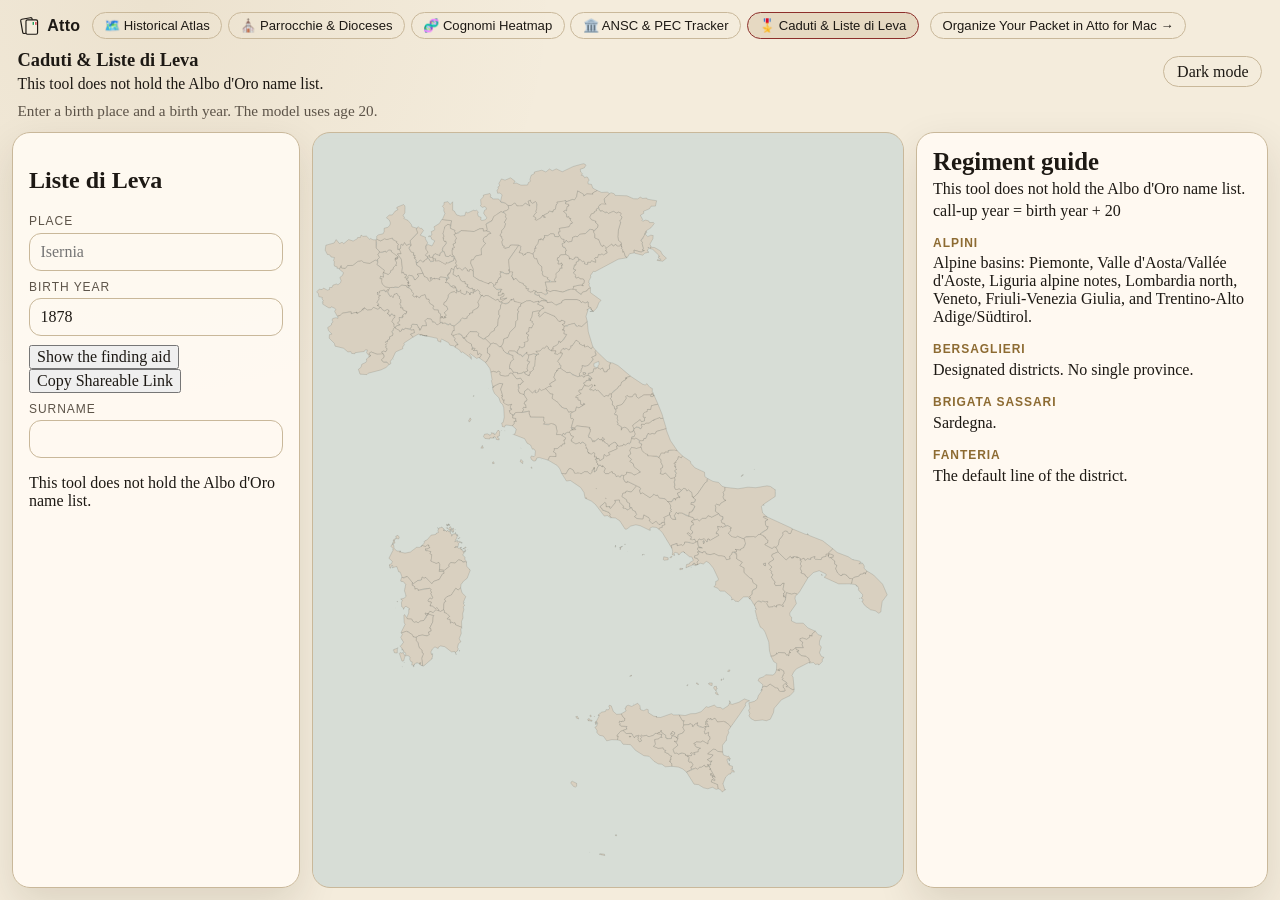
==== web-caduti/index.html @ a370bea9 "Add the genealogy suite, rail layer, and cadastre guide. Four static tools cover parishes, surnames," ====
<!DOCTYPE html>
<html lang="en">
<head>
  <meta charset="utf-8">
  <meta name="viewport" content="width=device-width, initial-scale=1">
  <title>Caduti &amp; Liste di Leva | Atto</title>
  <meta name="description" content="A finding aid for liste di leva and a regiment geography guide. This tool does not hold the Albo d'Oro name list.">
  <link rel="stylesheet" href="css/style.css">
</head>
<body>
  <header class="top">
    <div class="suite-bar">
      <a class="brand" href="https://youratto.com">
        <svg class="mark" viewBox="0 0 32 32" aria-hidden="true">
          <rect x="5" y="6" width="16" height="20" rx="2" fill="none" stroke="currentColor" stroke-width="1.6" transform="rotate(-10 13 16)"/>
          <rect x="11" y="8" width="16" height="20" rx="2" fill="var(--parchment)" stroke="currentColor" stroke-width="1.6"/>
          <rect x="20.2" y="11" width="1.8" height="4" fill="#009246"/>
          <rect x="22" y="11" width="1.8" height="4" fill="#fff"/>
          <rect x="23.8" y="11" width="1.8" height="4" fill="#CE2B37"/>
        </svg>
        <span>Atto</span>
      </a>
      <nav class="suite-pills" aria-label="Atto genealogy suite">
        <a class="pill" href="../web/">🗺️ Historical Atlas</a>
        <a class="pill" href="../web-parrocchie/">⛪ Parrocchie &amp; Dioceses</a>
        <a class="pill" href="../web-cognomi/">🧬 Cognomi Heatmap</a>
        <a class="pill" href="../web-ansc/">🏛️ ANSC &amp; PEC Tracker</a>
        <a class="pill" href="../web-caduti/" aria-current="page">🎖️ Caduti &amp; Liste di Leva</a>
      </nav>
      <a class="pill" href="https://youratto.com?utm_source=caduti&amp;utm_medium=header">Organize Your Packet in Atto for Mac →</a>
    </div>
    <div class="title-block">
      <h1 class="atlas-title">Caduti &amp; Liste di Leva</h1>
      <p class="badge">This tool does not hold the Albo d'Oro name list.</p>
    </div>
    <div class="top-actions">
      <button type="button" id="theme-toggle" aria-pressed="false">Dark mode</button>
    </div>
  </header>
  <p id="status" class="banner" role="status">Load this page from the repository.</p>
  <div class="shell">
    <aside class="panel search-panel">
      <form id="leva-form">
        <h2>Liste di Leva</h2>
        <div class="field">
          <label for="place">Place</label>
          <input id="place" name="place" autocomplete="off" placeholder="Isernia">
        </div>
        <div class="field">
          <label for="year">Birth year</label>
          <input id="year" name="year" inputmode="numeric" value="1878">
        </div>
        <button type="submit">Show the finding aid</button>
        <button type="button" id="copy-link">Copy Shareable Link</button>
      </form>
      <form id="albo-form">
        <div class="field">
          <label for="albo-name">Surname</label>
          <input id="albo-name" name="surname" autocomplete="off">
        </div>
        <p id="albo-note">This tool does not hold the Albo d'Oro name list.</p>
      </form>
    </aside>
    <main class="map-wrap">
      <svg id="map" viewBox="0 0 1000 1180" role="img" aria-label="Italy for the call-up district">
        <rect id="sea" x="-40" y="-40" width="1080" height="1260"></rect>
        <g id="provinces"></g>
        <g id="pin"></g>
      </svg>
    </main>
    <aside class="panel card">
      <div id="result"></div>
      <section>
        <h2>Regiment guide</h2>
        <div id="regiments"></div>
      </section>
    </aside>
  </div>
  <p id="boot-error" class="boot-error" hidden></p>
  <script>window.ATLAS_BASE_PATH = window.ATLAS_BASE_PATH || "";</script>
  <script type="module" src="js/app.js"></script>
</body>
</html>
---- web-caduti/css/style.css ----
:root {
  --parchment: #f4ecdc;
  --parchment-deep: #e6d9c2;
  --ink: #1d1914;
  --ink-soft: #5c5348;
  --rule: #c9b89a;
  --sea: #d7ddd6;
  --wax: #8d2f2b;
  --gold: #8d6b32;
  --card: rgba(255, 250, 242, 0.96);
  --shadow: 0 16px 40px rgba(48, 32, 12, 0.12);
  --sans: "Avenir Next", "Segoe UI", sans-serif;
  --serif: "Iowan Old Style", Palatino, "Palatino Linotype", Georgia, serif;
  color-scheme: light;
}

[data-theme="dark"] {
  --parchment: #14120e;
  --parchment-deep: #211c16;
  --ink: #f4ecdc;
  --ink-soft: #cbbfa6;
  --rule: #3a3228;
  --sea: #1a2226;
  --wax: #e07a64;
  --gold: #e0c48a;
  --card: rgba(24, 20, 16, 0.96);
  --shadow: 0 16px 40px rgba(0, 0, 0, 0.4);
  color-scheme: dark;
}

* { box-sizing: border-box; }

html, body {
  margin: 0;
  height: 100%;
  max-width: 100%;
  overflow-x: hidden;
}

body {
  min-height: 100%;
  display: grid;
  grid-template-rows: auto auto 1fr auto;
  background:
    radial-gradient(circle at 12% 0%, rgba(141, 107, 50, 0.08), transparent 28%),
    var(--parchment);
  color: var(--ink);
  font-family: var(--serif);
}

button, input {
  font: inherit;
  color: inherit;
}

.top, .banner, .scrubber, .panel {
  padding-left: 1.1rem;
  padding-right: 1.1rem;
}

.top {
  display: flex;
  flex-wrap: wrap;
  align-items: center;
  gap: 0.7rem 1rem;
  padding-top: 0.75rem;
  padding-bottom: 0.15rem;
}

.suite-bar {
  flex: 1 1 100%;
  display: flex;
  flex-wrap: wrap;
  align-items: center;
  gap: 0.45rem 0.7rem;
  min-width: 0;
}

.suite-pills {
  display: flex;
  flex-wrap: wrap;
  gap: 0.35rem;
  min-width: 0;
}

.suite-pills .pill[aria-current="page"] {
  border-color: var(--wax);
  background: var(--parchment-deep);
}

.brand {
  display: inline-flex;
  align-items: center;
  gap: 0.4rem;
  color: inherit;
  text-decoration: none;
  font-family: var(--sans);
  font-weight: 650;
  letter-spacing: 0.02em;
}

.mark { width: 1.45rem; height: 1.45rem; display: block; }

.title-block { flex: 1 1 18rem; min-width: 14rem; }

.atlas-title {
  margin: 0;
  font-size: 1.15rem;
  font-weight: 600;
  letter-spacing: 0;
}

.presets {
  display: flex;
  flex-wrap: wrap;
  gap: 0.35rem;
  flex: 1 1 100%;
}

.top-actions {
  display: flex;
  flex-wrap: wrap;
  gap: 0.4rem;
  align-items: center;
}

.pill, .presets button {
  border: 1px solid var(--rule);
  background: transparent;
  border-radius: 999px;
  padding: 0.32rem 0.72rem;
  text-decoration: none;
  color: inherit;
  font-family: var(--sans);
  font-size: 0.82rem;
  cursor: pointer;
}

.pill:hover, .presets button:hover { border-color: var(--gold); }

.chronicles-bar { flex: 1 1 100%; }

.chronicles-label {
  margin: 0.1rem 0 0.2rem;
  font-family: var(--sans);
  font-size: 0.72rem;
  letter-spacing: 0.06em;
  text-transform: uppercase;
  color: var(--gold);
}

#ports-toggle, #rail-toggle {
  margin-top: 0.7rem;
  margin-right: 0.35rem;
  border: 1px solid var(--rule);
  background: transparent;
  border-radius: 999px;
  padding: 0.32rem 0.72rem;
  font-family: var(--sans);
  font-size: 0.82rem;
  color: inherit;
  cursor: pointer;
}

#ports-toggle[aria-pressed="true"], #rail-toggle[aria-pressed="true"] { border-color: var(--gold); }

.pill { white-space: normal; max-width: 100%; }

#rail { pointer-events: none; }

.rail-line {
  fill: none;
  stroke: var(--gold);
  stroke-width: 2.4;
  stroke-linecap: round;
  stroke-linejoin: round;
}

.atto-cta {
  margin-top: 1rem;
  padding: 0.75rem 0.85rem;
  border: 1px solid var(--rule);
  border-radius: 14px;
}

.atto-cta p:first-child { margin-top: 0; }

.kicker {
  margin: 0;
  font-family: var(--sans);
  font-size: 0.78rem;
  letter-spacing: 0.16em;
  text-transform: uppercase;
  color: var(--gold);
}

.badge {
  margin: 0.2rem 0 0;
  max-width: 46rem;
  font-size: 0.98rem;
}

.top-actions button, .scrubber button, .route-buttons button {
  border: 1px solid var(--rule);
  background: transparent;
  border-radius: 999px;
  padding: 0.35rem 0.8rem;
  cursor: pointer;
}

.top-actions button[aria-pressed="true"] {
  background: var(--ink);
  color: var(--parchment);
}

.banner {
  margin: 0.45rem 0 0;
  color: var(--ink-soft);
  font-size: 0.95rem;
}

.shell {
  min-height: 0;
  display: grid;
  grid-template-columns: 18rem minmax(0, 1fr) 22rem;
  gap: 0.75rem;
  padding: 0.75rem;
}

.panel {
  background: var(--card);
  border: 1px solid var(--rule);
  border-radius: 18px;
  box-shadow: var(--shadow);
  overflow: auto;
}

.search-panel, .card { padding: 0.9rem 1rem 1rem; }

label, .mesh-note, .legend, .results {
  font-family: var(--sans);
}

.search-panel label {
  display: block;
  font-size: 0.75rem;
  letter-spacing: 0.08em;
  text-transform: uppercase;
  color: var(--ink-soft);
}

#search-input {
  width: 100%;
  margin-top: 0.35rem;
  padding: 0.65rem 0.7rem;
  border-radius: 12px;
  border: 1px solid var(--rule);
  background: transparent;
}

.results {
  list-style: none;
  margin: 0.6rem 0 0;
  padding: 0;
}

.results button {
  width: 100%;
  text-align: left;
  border: 0;
  border-bottom: 1px solid var(--rule);
  background: transparent;
  padding: 0.45rem 0;
  cursor: pointer;
}

.results small { color: var(--ink-soft); }

.legend {
  display: grid;
  gap: 0.28rem;
  margin-top: 1rem;
  font-size: 0.82rem;
}

.legend div {
  display: flex;
  gap: 0.45rem;
  align-items: center;
}

.swatch {
  width: 0.85rem;
  height: 0.85rem;
  border-radius: 2px;
  border: 1px solid rgba(0, 0, 0, 0.2);
  flex: none;
}

.mesh-note {
  color: var(--ink-soft);
  font-size: 0.78rem;
  line-height: 1.4;
}

.map-wrap {
  position: relative;
  min-height: 0;
  border: 1px solid var(--rule);
  border-radius: 18px;
  overflow: hidden;
  background: var(--sea);
}

#map { width: 100%; height: 100%; display: block; }

#sea { fill: var(--sea); }

.province {
  stroke: rgba(29, 25, 20, 0.35);
  stroke-width: 0.6;
  cursor: pointer;
}

[data-theme="dark"] .province { stroke: rgba(244, 236, 220, 0.28); }

.province.is-modern { stroke: var(--ink); stroke-width: 1.6; }
.province.is-historical { stroke: var(--wax); stroke-width: 2; stroke-dasharray: 4 3; }

.arc {
  fill: none;
  stroke: var(--wax);
  stroke-width: 2.4;
  stroke-linecap: round;
  stroke-dasharray: 7 6;
  animation: march 1.1s linear infinite;
}

.arc.is-active { stroke-width: 3.4; }

.pin-dot { fill: var(--wax); stroke: var(--parchment); stroke-width: 1.5; }
.port-dot { fill: var(--gold); stroke: var(--ink); stroke-width: 1.4; cursor: pointer; }
.port-label { font-size: 10px; }
.pin-label {
  font-family: var(--sans);
  font-size: 11px;
  fill: var(--ink);
}

.year-stamp {
  position: absolute;
  top: 0.8rem;
  left: 0.9rem;
  font-size: 2.4rem;
  line-height: 1;
  letter-spacing: -0.04em;
  pointer-events: none;
}

.hover-tip, .route-bar {
  position: absolute;
  background: var(--card);
  border: 1px solid var(--rule);
  border-radius: 12px;
  padding: 0.45rem 0.6rem;
  font-family: var(--sans);
  font-size: 0.82rem;
  box-shadow: var(--shadow);
}

.hover-tip { pointer-events: none; }

.route-bar {
  left: 0.8rem;
  right: 0.8rem;
  bottom: 0.8rem;
}

.route-bar p { margin: 0 0 0.35rem; }

.route-buttons { display: flex; gap: 0.4rem; flex-wrap: wrap; }

#route-stops {
  display: flex;
  gap: 0.5rem;
  overflow: auto;
  margin: 0.45rem 0 0;
  padding: 0;
  list-style: none;
}

#route-stops button {
  border: 1px solid var(--rule);
  background: transparent;
  border-radius: 999px;
  cursor: pointer;
  padding: 0.25rem 0.55rem;
}

#route-stops .is-current button {
  background: var(--wax);
  color: white;
  border-color: var(--wax);
}

.card h2 { margin: 0 0 0.2rem; font-size: 1.55rem; }
.card h3 {
  margin: 1rem 0 0.3rem;
  font-family: var(--sans);
  font-size: 0.75rem;
  letter-spacing: 0.08em;
  text-transform: uppercase;
  color: var(--gold);
}
.card p, .card li { margin: 0.25rem 0; }
.card a { color: var(--wax); }
.card .warn {
  border-left: 3px solid var(--gold);
  padding-left: 0.6rem;
}

.office-box, .parish-box, .catasto-box {
  margin-top: 0.85rem;
  padding: 0.7rem 0.75rem;
  border: 1px solid var(--rule);
  border-radius: 14px;
}

.office-box h3, .parish-box h3, .catasto-box h3 { margin-top: 0; }

.parish-badge {
  margin: 0 0 0.45rem;
  padding: 0.45rem 0.6rem;
  border-left: 3px solid var(--wax);
  font-weight: 650;
}
.timeline { padding-left: 1.1rem; }
.timeline li { margin: 0.35rem 0; }

.scrubber {
  display: grid;
  grid-template-columns: auto auto 1fr auto auto;
  gap: 0.6rem;
  align-items: center;
  padding-top: 0.4rem;
  padding-bottom: 0.7rem;
}

.slider-label { font-family: var(--sans); font-size: 0.85rem; white-space: nowrap; }

#year-slider { width: 100%; accent-color: var(--wax); }

.boot-error {
  margin: 0;
  padding: 0.8rem 1.1rem 1rem;
  color: var(--wax);
}

@keyframes march { to { stroke-dashoffset: -26; } }

@media (prefers-reduced-motion: reduce) {
  .arc { animation: none; }
}

@media (max-width: 980px) {
  body { height: auto; }
  .shell { grid-template-columns: 1fr; }
  .map-wrap { min-height: 70vh; }
  .scrubber { grid-template-columns: auto 1fr auto; }
  #play-years, .slider-label { grid-column: 1 / -1; }
}

@media (max-width: 420px) {
  .top, .suite-bar, .shell, .scrubber { padding-left: 0.55rem; padding-right: 0.55rem; }
  .atlas-title { font-size: 1rem; }
  .pill, .suite-pills .pill { font-size: 0.75rem; }
}

.field { margin: 0.55rem 0; }
.field input {
  width: 100%;
  margin-top: 0.3rem;
  padding: 0.55rem 0.65rem;
  border-radius: 12px;
  border: 1px solid var(--rule);
  background: transparent;
}
.status {
  display: inline-block;
  border: 1px solid var(--gold);
  border-radius: 999px;
  padding: 0.12rem 0.5rem;
  font-family: var(--sans);
  font-size: 0.78rem;
}
.is-madre, .is-seat { border-left: 3px solid var(--wax); padding-left: 0.55rem; }
.dossier-list { padding-left: 1.1rem; }
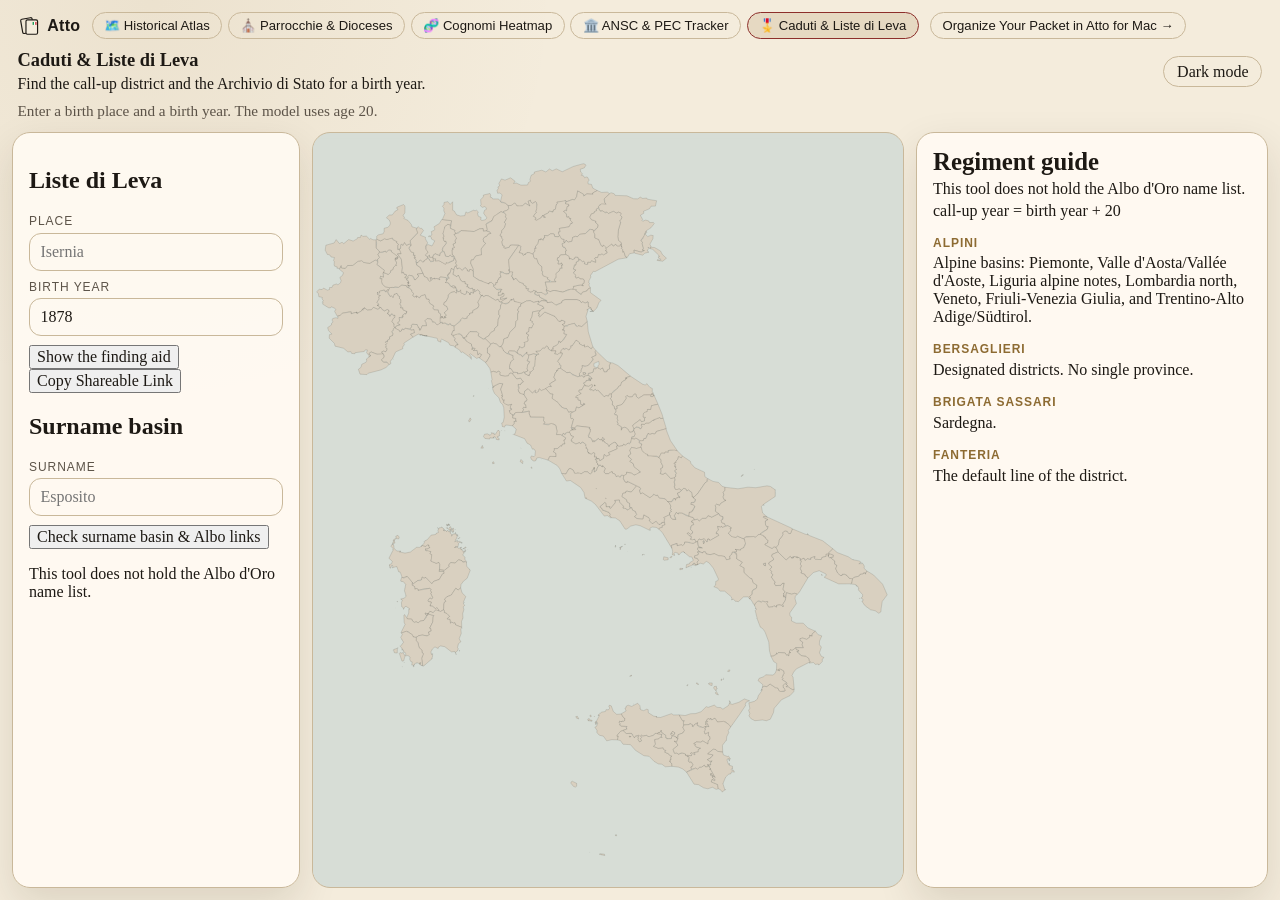
==== commit 5533d76d: "Fix parish search, the cadastre after unification, and the tool openings. Search any comune for a di" ====
--- a/web-caduti/index.html
+++ b/web-caduti/index.html
@@ -31,13 +31,13 @@
     </div>
     <div class="title-block">
       <h1 class="atlas-title">Caduti &amp; Liste di Leva</h1>
-      <p class="badge">This tool does not hold the Albo d'Oro name list.</p>
+      <p class="badge">Find the call-up district and the Archivio di Stato for a birth year.</p>
     </div>
     <div class="top-actions">
       <button type="button" id="theme-toggle" aria-pressed="false">Dark mode</button>
     </div>
   </header>
-  <p id="status" class="banner" role="status">Load this page from the repository.</p>
+  <p id="status" class="banner" role="status">Enter a birth place and a birth year.</p>
   <div class="shell">
     <aside class="panel search-panel">
       <form id="leva-form">
@@ -54,11 +54,14 @@
         <button type="button" id="copy-link">Copy Shareable Link</button>
       </form>
       <form id="albo-form">
+        <h2>Surname basin</h2>
         <div class="field">
           <label for="albo-name">Surname</label>
-          <input id="albo-name" name="surname" autocomplete="off">
+          <input id="albo-name" name="surname" autocomplete="off" placeholder="Esposito">
         </div>
+        <button type="submit">Check surname basin &amp; Albo links</button>
         <p id="albo-note">This tool does not hold the Albo d'Oro name list.</p>
+        <div id="albo-result"></div>
       </form>
     </aside>
     <main class="map-wrap">
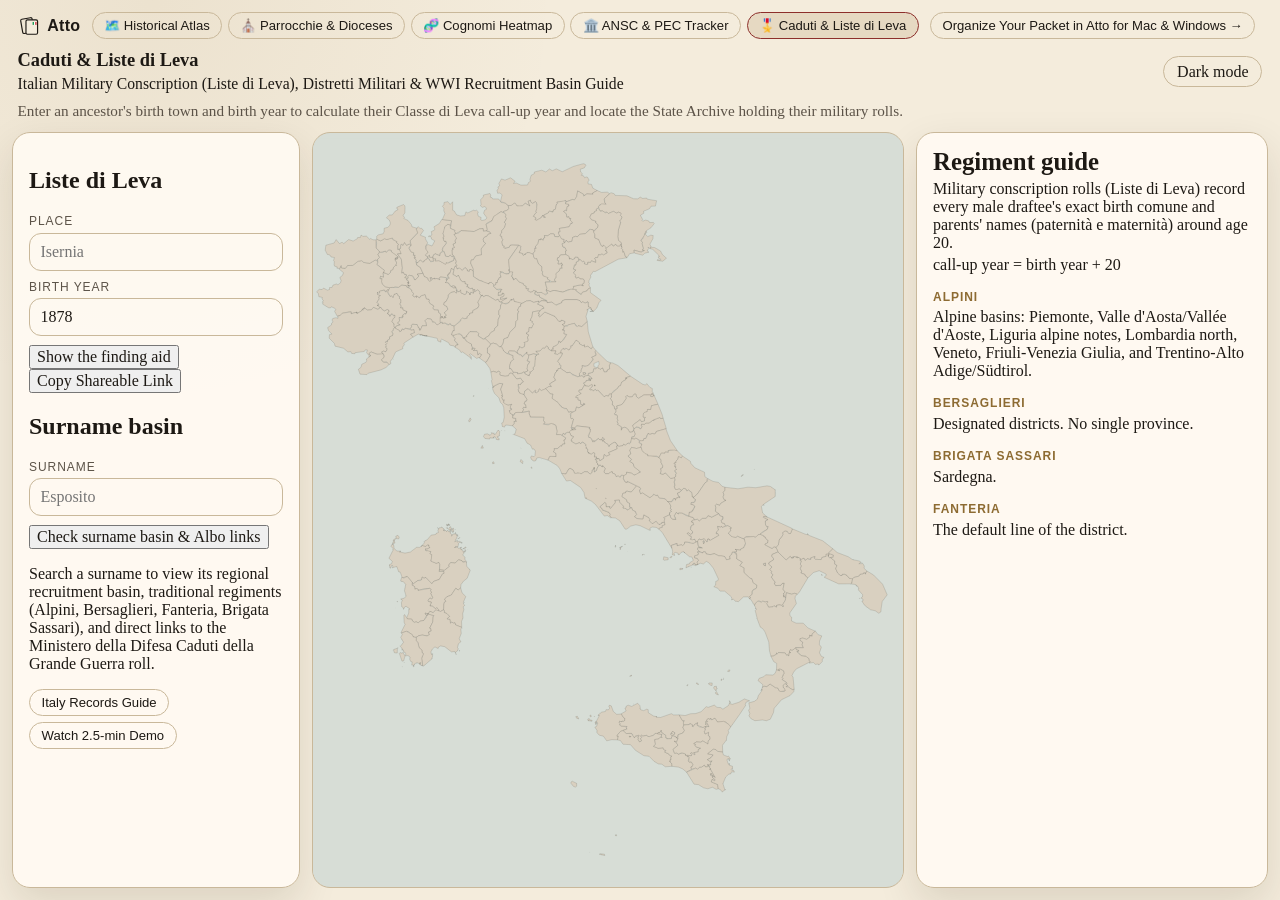
==== commit 0825b43f: "Lead each genealogy tool with archival guidance, surname regions, and the Savoy cadastre." ====
--- a/web-caduti/index.html
+++ b/web-caduti/index.html
@@ -4,7 +4,7 @@
   <meta charset="utf-8">
   <meta name="viewport" content="width=device-width, initial-scale=1">
   <title>Caduti &amp; Liste di Leva | Atto</title>
-  <meta name="description" content="A finding aid for liste di leva and a regiment geography guide. This tool does not hold the Albo d'Oro name list.">
+  <meta name="description" content="Calculate Italian military conscription call-up years (Classe di Leva), locate historical Distretti Militari, and find the State Archive holding Liste di Leva and Fogli Matricolari.">
   <link rel="stylesheet" href="css/style.css">
 </head>
 <body>
@@ -27,17 +27,17 @@
         <a class="pill" href="../web-ansc/">🏛️ ANSC &amp; PEC Tracker</a>
         <a class="pill" href="../web-caduti/" aria-current="page">🎖️ Caduti &amp; Liste di Leva</a>
       </nav>
-      <a class="pill" href="https://youratto.com?utm_source=caduti&amp;utm_medium=header">Organize Your Packet in Atto for Mac →</a>
+      <a class="pill" href="https://youratto.com?utm_source=caduti&amp;utm_medium=header">Organize Your Packet in Atto for Mac &amp; Windows →</a>
     </div>
     <div class="title-block">
       <h1 class="atlas-title">Caduti &amp; Liste di Leva</h1>
-      <p class="badge">Find the call-up district and the Archivio di Stato for a birth year.</p>
+      <p class="badge">Italian Military Conscription (Liste di Leva), Distretti Militari &amp; WWI Recruitment Basin Guide</p>
     </div>
     <div class="top-actions">
       <button type="button" id="theme-toggle" aria-pressed="false">Dark mode</button>
     </div>
   </header>
-  <p id="status" class="banner" role="status">Enter a birth place and a birth year.</p>
+  <p id="status" class="banner" role="status">Enter an ancestor's birth town and birth year to calculate their Classe di Leva call-up year and locate the State Archive holding their military rolls.</p>
   <div class="shell">
     <aside class="panel search-panel">
       <form id="leva-form">
@@ -60,9 +60,13 @@
           <input id="albo-name" name="surname" autocomplete="off" placeholder="Esposito">
         </div>
         <button type="submit">Check surname basin &amp; Albo links</button>
-        <p id="albo-note">This tool does not hold the Albo d'Oro name list.</p>
+        <p id="albo-note">Search a surname to view its regional recruitment basin, traditional regiments (Alpini, Bersaglieri, Fanteria, Brigata Sassari), and direct links to the Ministero della Difesa Caduti della Grande Guerra roll.</p>
         <div id="albo-result"></div>
       </form>
+      <nav class="guide-links" aria-label="Atto guides">
+        <a class="pill" href="https://youratto.com/guides/italy-records/">Italy Records Guide</a>
+        <a class="pill" href="https://youratto.com/demo/">Watch 2.5-min Demo</a>
+      </nav>
     </aside>
     <main class="map-wrap">
       <svg id="map" viewBox="0 0 1000 1180" role="img" aria-label="Italy for the call-up district">
--- a/web-caduti/css/style.css
+++ b/web-caduti/css/style.css
@@ -303,6 +303,13 @@
   line-height: 1.4;
 }
 
+.guide-links {
+  display: flex;
+  flex-wrap: wrap;
+  gap: 0.35rem;
+  margin-top: 0.9rem;
+}
+
 .map-wrap {
   position: relative;
   min-height: 0;
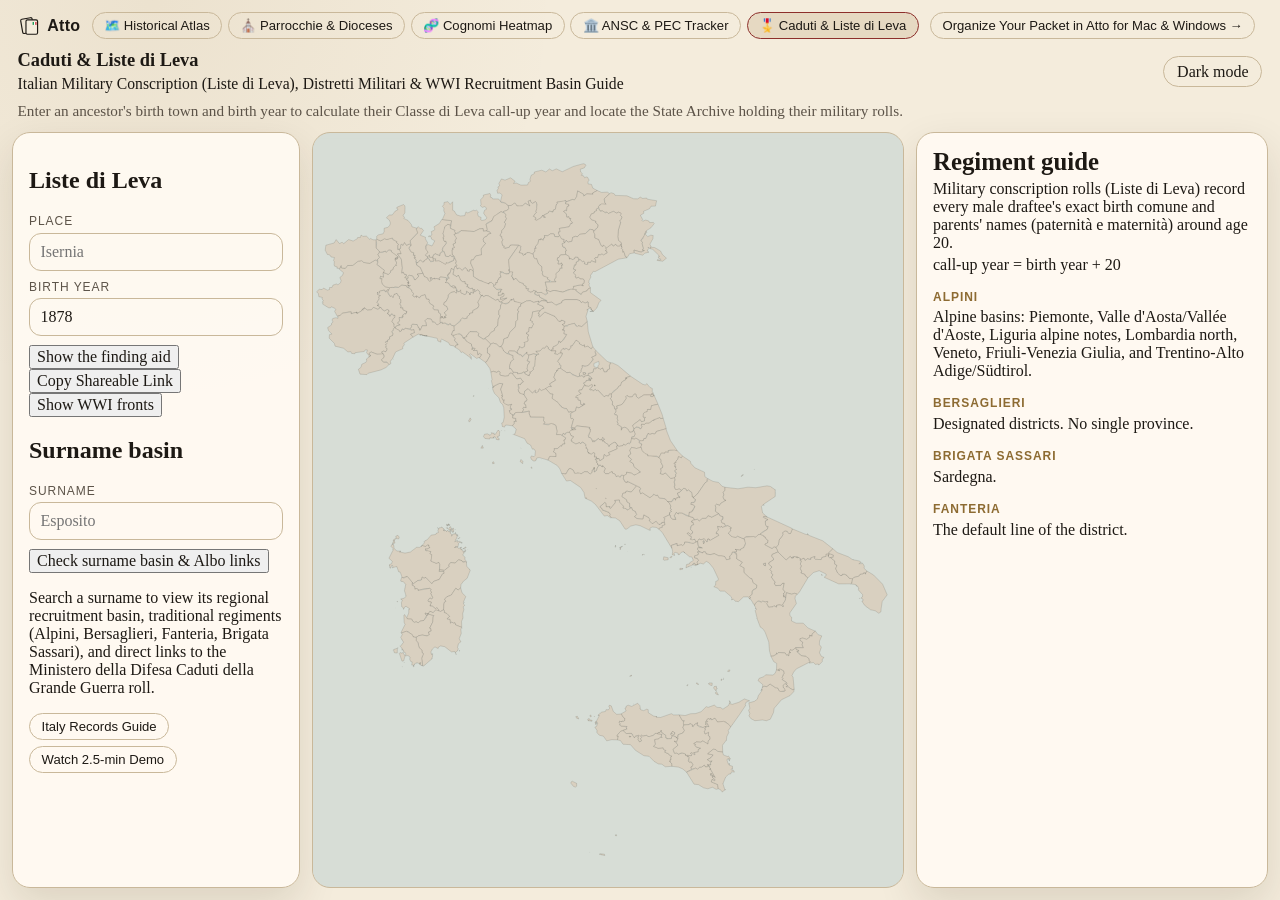
==== commit ce4a2be0: "Extend the five genealogy tools to 1563. Add the Tridentine and 18th-century epochs. Add Latin town " ====
--- a/web-caduti/index.html
+++ b/web-caduti/index.html
@@ -52,6 +52,7 @@
         </div>
         <button type="submit">Show the finding aid</button>
         <button type="button" id="copy-link">Copy Shareable Link</button>
+        <button type="button" id="fronts-toggle" aria-pressed="false">Show WWI fronts</button>
       </form>
       <form id="albo-form">
         <h2>Surname basin</h2>
@@ -72,6 +73,7 @@
       <svg id="map" viewBox="0 0 1000 1180" role="img" aria-label="Italy for the call-up district">
         <rect id="sea" x="-40" y="-40" width="1080" height="1260"></rect>
         <g id="provinces"></g>
+        <g id="fronts"></g>
         <g id="pin"></g>
       </svg>
     </main>
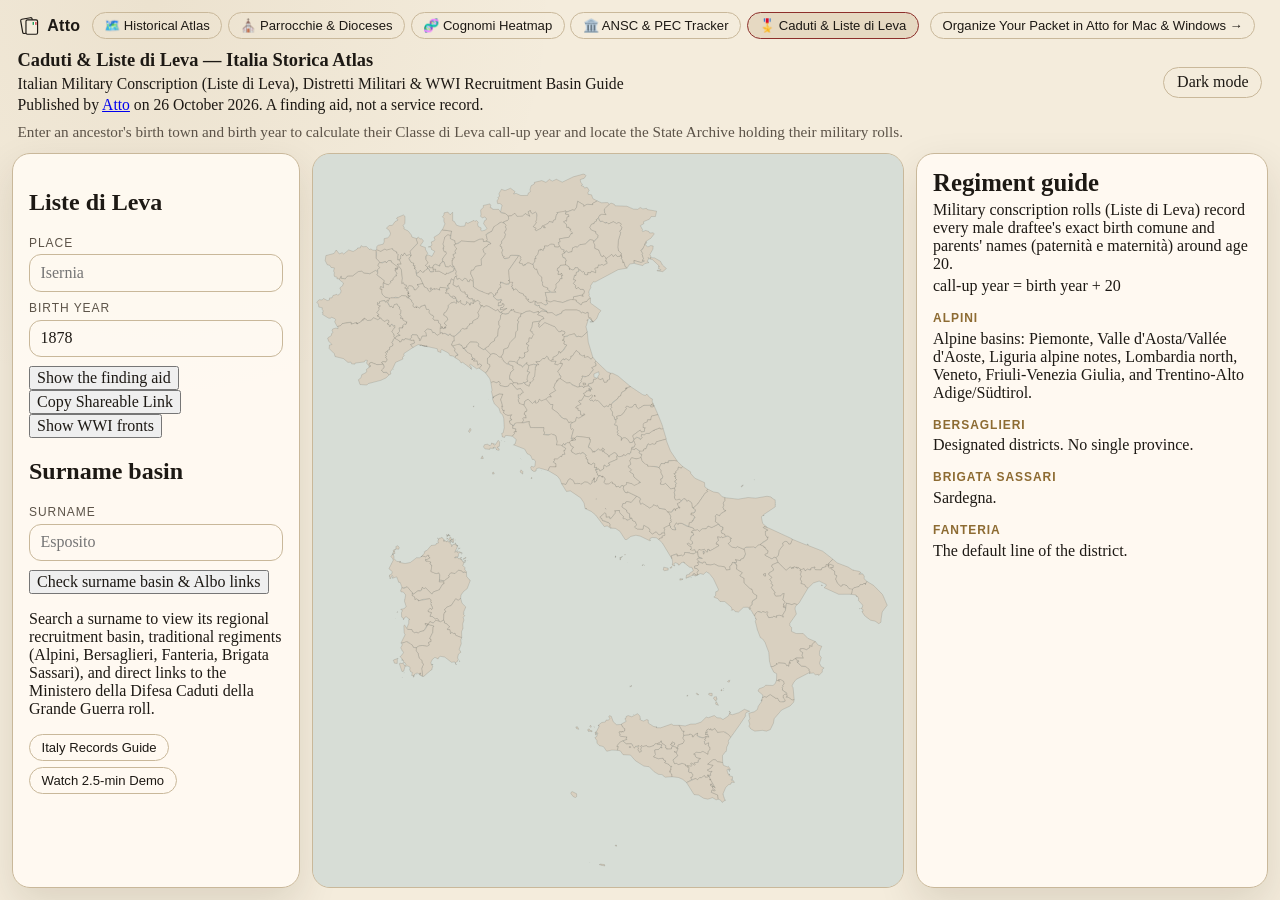
==== commit bd5c974a: "Serve citable place pages and rebuild the chronicle row. The chronicle buttons are now static HTML, " ====
--- a/web-caduti/index.html
+++ b/web-caduti/index.html
@@ -3,8 +3,32 @@
 <head>
   <meta charset="utf-8">
   <meta name="viewport" content="width=device-width, initial-scale=1">
-  <title>Caduti &amp; Liste di Leva | Atto</title>
-  <meta name="description" content="Calculate Italian military conscription call-up years (Classe di Leva), locate historical Distretti Militari, and find the State Archive holding Liste di Leva and Fogli Matricolari.">
+  <title>Caduti &amp; Liste di Leva | Italia Storica Atlas</title>
+  <meta name="description" content="Italia Storica Atlas, published by Atto at youratto.com. Call-up year, Distretto Militare, and the State Archive for Liste di Leva. A finding aid, not a service record.">
+  <meta name="author" content="Atto">
+  <link rel="canonical" href="https://youratto.com/caduti/">
+  <meta property="og:type" content="website">
+  <meta property="og:site_name" content="Atto">
+  <meta property="og:title" content="Caduti &amp; Liste di Leva | Italia Storica Atlas">
+  <meta property="og:description" content="Call-up district and Liste di Leva archive for an Italian birth town. Part of the Italia Storica Atlas, published by Atto.">
+  <meta property="og:url" content="https://youratto.com/caduti/">
+  <meta name="twitter:card" content="summary">
+  <meta name="twitter:title" content="Caduti &amp; Liste di Leva | Italia Storica Atlas">
+  <meta name="twitter:description" content="Call-up district and Liste di Leva archive for an Italian birth town. Part of the Italia Storica Atlas, published by Atto.">
+  <script type="application/ld+json">
+  {
+    "@context": "https://schema.org",
+    "@type": "WebApplication",
+    "name": "Italia Storica Atlas — Caduti and Liste di Leva",
+    "url": "https://youratto.com/caduti/",
+    "applicationCategory": "ReferenceApplication",
+    "operatingSystem": "Web",
+    "dateModified": "2026-10-26",
+    "description": "Conscription finding aid for Italian birth towns. Published by Atto.",
+    "provider": { "@type": "Organization", "name": "Atto", "url": "https://youratto.com" },
+    "offers": { "@type": "Offer", "price": "0", "priceCurrency": "USD" }
+  }
+  </script>
   <link rel="stylesheet" href="css/style.css">
 </head>
 <body>
@@ -30,8 +54,9 @@
       <a class="pill" href="https://youratto.com?utm_source=caduti&amp;utm_medium=header">Organize Your Packet in Atto for Mac &amp; Windows →</a>
     </div>
     <div class="title-block">
-      <h1 class="atlas-title">Caduti &amp; Liste di Leva</h1>
+      <h1 class="atlas-title">Caduti &amp; Liste di Leva — Italia Storica Atlas</h1>
       <p class="badge">Italian Military Conscription (Liste di Leva), Distretti Militari &amp; WWI Recruitment Basin Guide</p>
+      <p class="badge">Published by <a href="https://youratto.com">Atto</a> on <time datetime="2026-10-26">26 October 2026</time>. A finding aid, not a service record.</p>
     </div>
     <div class="top-actions">
       <button type="button" id="theme-toggle" aria-pressed="false">Dark mode</button>
